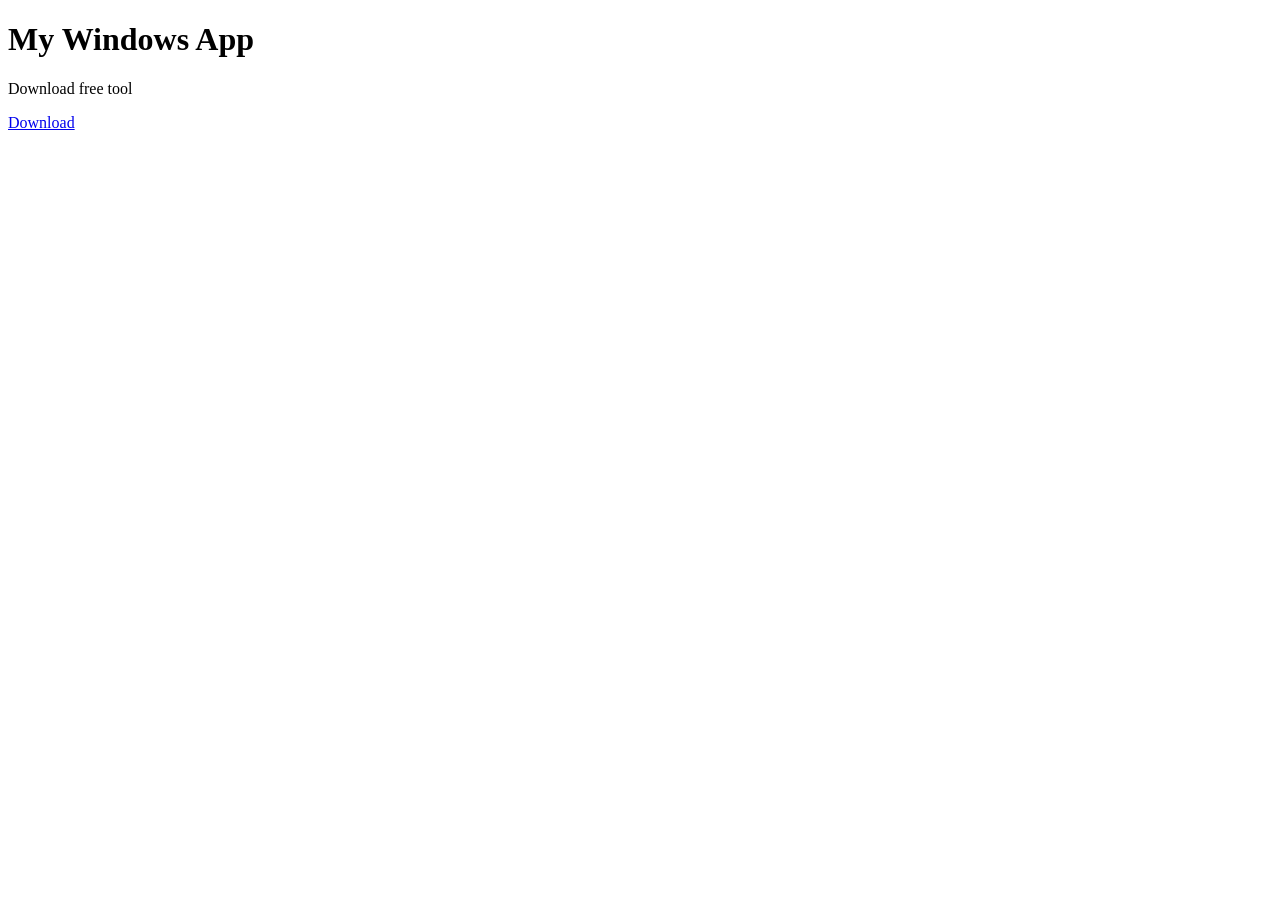
==== index.html @ 4c27798e "index.html" ====
<!DOCTYPE html>
<html>
<head>
  <title>My App</title>
</head>
<body>
  <h1>My Windows App</h1>
  <p>Download free tool</p>

  <a href="https://github.com/user-attachments/files/28760473/bandymui.txt">
    Download
  </a>
</body>
</html>
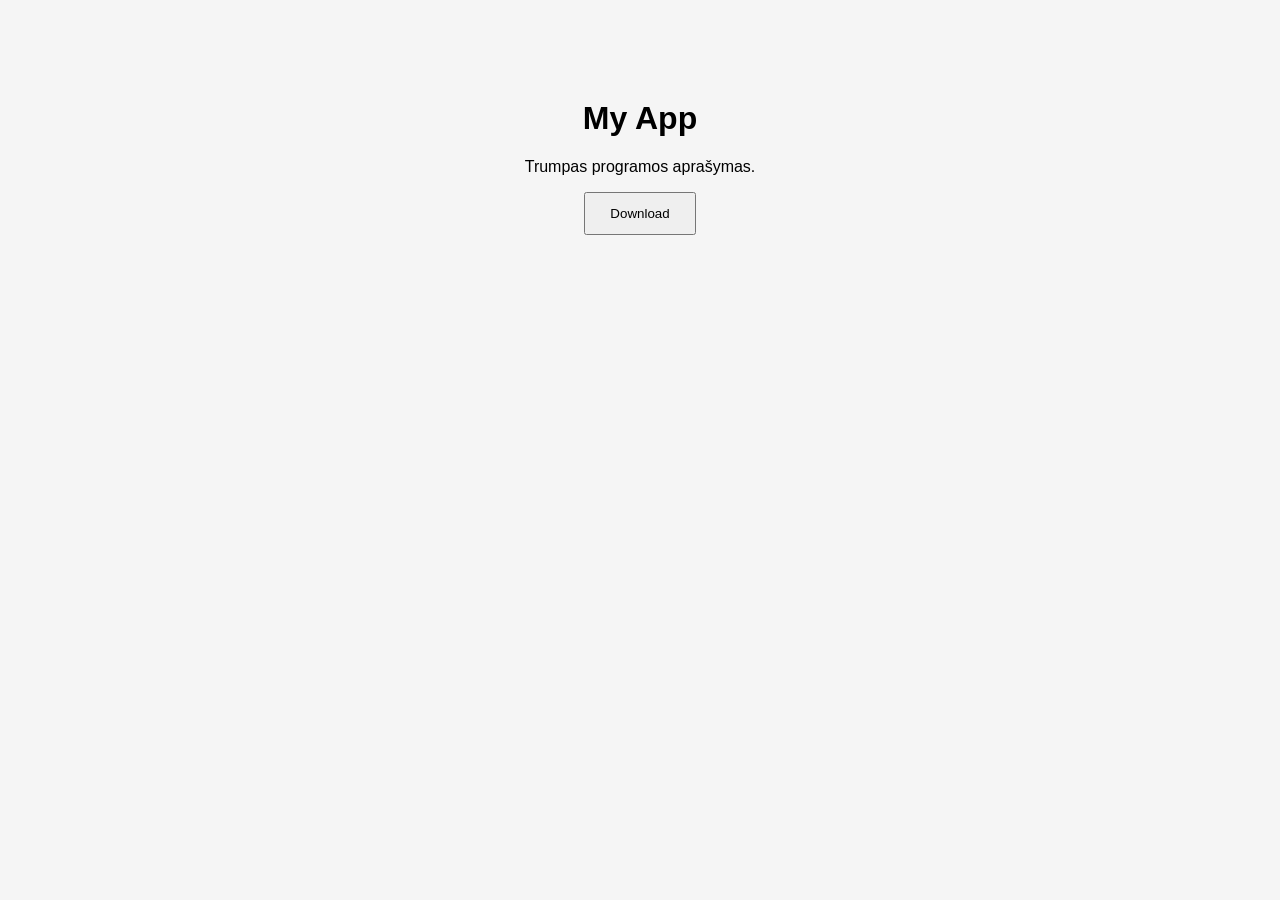
==== commit a6c3c422: "Added email download modal" ====
--- a/index.html
+++ b/index.html
@@ -1,14 +1,52 @@
 <!DOCTYPE html>
-<html>
+<html lang="lt">
 <head>
-  <title>My App</title>
+    <meta charset="UTF-8">
+    <meta name="viewport" content="width=device-width, initial-scale=1.0">
+    <title>My App</title>
+    <link rel="stylesheet" href="style.css">
 </head>
 <body>
-  <h1>My Windows App</h1>
-  <p>Download free tool</p>
 
-  <a href="https://github.com/user-attachments/files/28760473/bandymui.txt">
-    Download
-  </a>
+    <div class="container">
+        <h1>My App</h1>
+
+        <p>
+            Trumpas programos aprašymas.
+        </p>
+
+        <button id="downloadBtn">
+            Download
+        </button>
+    </div>
+
+    <!-- Popup -->
+
+    <div id="modal" class="modal">
+        <div class="modal-content">
+
+            <h2>Enter your email</h2>
+
+            <input
+                type="email"
+                id="email"
+                placeholder="your@email.com"
+            >
+
+            <div class="buttons">
+                <button id="confirmBtn">
+                    Confirm
+                </button>
+
+                <button id="cancelBtn">
+                    Cancel
+                </button>
+            </div>
+
+        </div>
+    </div>
+
+    <script src="script.js"></script>
+
 </body>
 </html>
--- a/style.css
+++ b/style.css
@@ -0,0 +1,47 @@
+body {
+    font-family: Arial, sans-serif;
+    background: #f5f5f5;
+}
+
+.container {
+    max-width: 500px;
+    margin: 100px auto;
+    text-align: center;
+}
+
+button {
+    padding: 12px 24px;
+    cursor: pointer;
+}
+
+.modal {
+    display: none;
+    position: fixed;
+    inset: 0;
+    background: rgba(0,0,0,.5);
+}
+
+.modal-content {
+    background: white;
+    width: 350px;
+    padding: 25px;
+    border-radius: 10px;
+
+    position: absolute;
+    top: 50%;
+    left: 50%;
+    transform: translate(-50%, -50%);
+}
+
+input {
+    width: 100%;
+    padding: 10px;
+    margin: 15px 0;
+    box-sizing: border-box;
+}
+
+.buttons {
+    display: flex;
+    gap: 10px;
+    justify-content: center;
+}
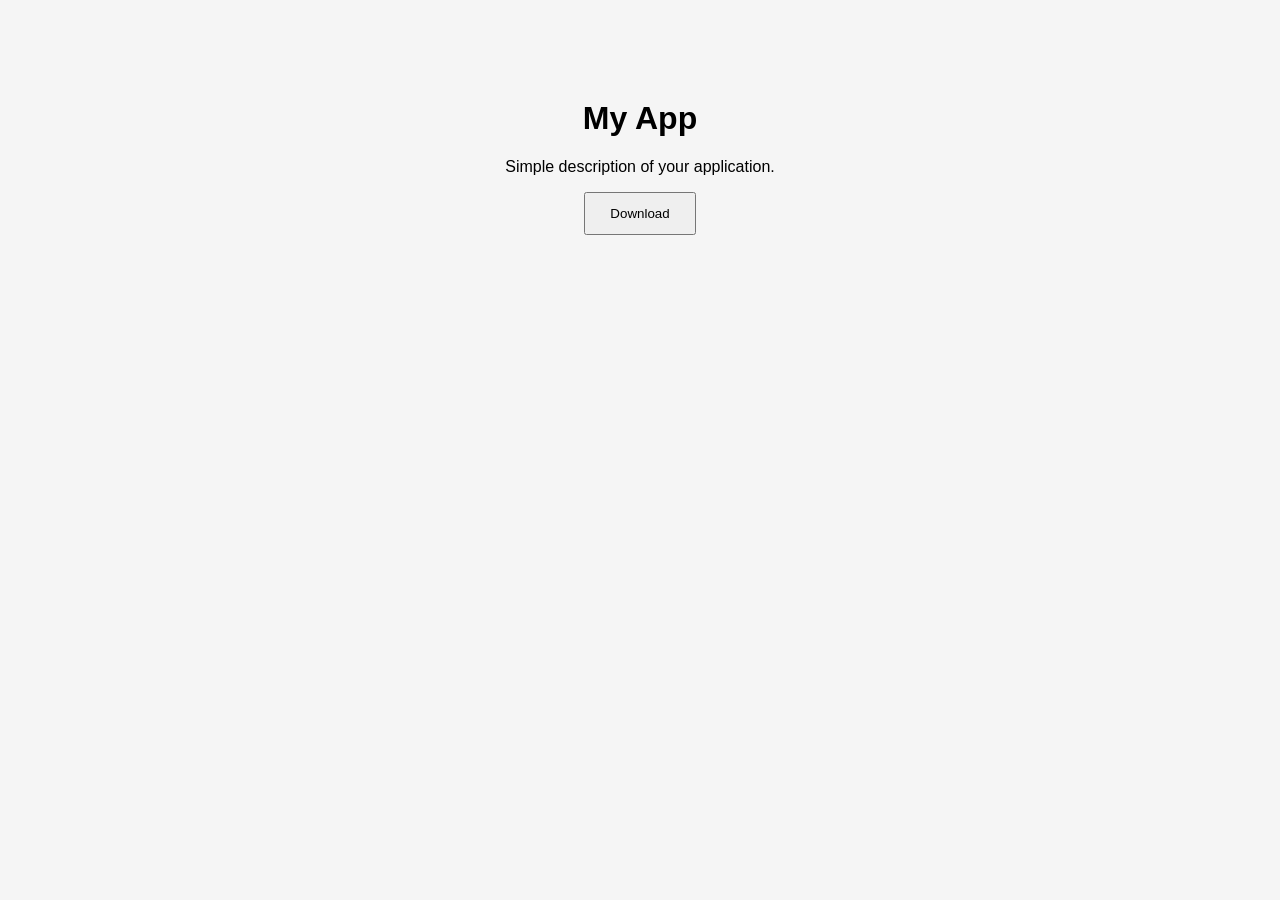
==== commit 614d9902: "worker ir turnstile integracija" ====
--- a/index.html
+++ b/index.html
@@ -1,52 +1,45 @@
 <!DOCTYPE html>
-<html lang="lt">
+<html lang="en">
 <head>
-    <meta charset="UTF-8">
-    <meta name="viewport" content="width=device-width, initial-scale=1.0">
-    <title>My App</title>
-    <link rel="stylesheet" href="style.css">
+  <meta charset="UTF-8" />
+  <title>My App</title>
+  <link rel="stylesheet" href="style.css" />
+
+  <!-- Turnstile -->
+  <script src="https://challenges.cloudflare.com/turnstile/v0/api.js" async defer></script>
 </head>
+
 <body>
 
-    <div class="container">
-        <h1>My App</h1>
+  <div class="container">
+    <h1>My App</h1>
+    <p>Simple description of your application.</p>
 
-        <p>
-            Trumpas programos aprašymas.
-        </p>
+    <button id="downloadBtn">Download</button>
+  </div>
 
-        <button id="downloadBtn">
-            Download
-        </button>
+  <!-- MODAL -->
+  <div id="modal" class="modal">
+    <div class="modal-content">
+
+      <h2>Enter your email</h2>
+
+      <input type="email" id="email" placeholder="you@example.com" />
+
+      <!-- TURNSTILE -->
+      <div class="cf-turnstile"
+           data-sitekey="TAVO_SITE_KEY">
+      </div>
+
+      <div class="buttons">
+        <button id="confirmBtn">Confirm</button>
+        <button id="cancelBtn">Cancel</button>
+      </div>
+
     </div>
+  </div>
 
-    <!-- Popup -->
-
-    <div id="modal" class="modal">
-        <div class="modal-content">
-
-            <h2>Enter your email</h2>
-
-            <input
-                type="email"
-                id="email"
-                placeholder="your@email.com"
-            >
-
-            <div class="buttons">
-                <button id="confirmBtn">
-                    Confirm
-                </button>
-
-                <button id="cancelBtn">
-                    Cancel
-                </button>
-            </div>
-
-        </div>
-    </div>
-
-    <script src="script.js"></script>
+  <script src="script.js"></script>
 
 </body>
 </html>
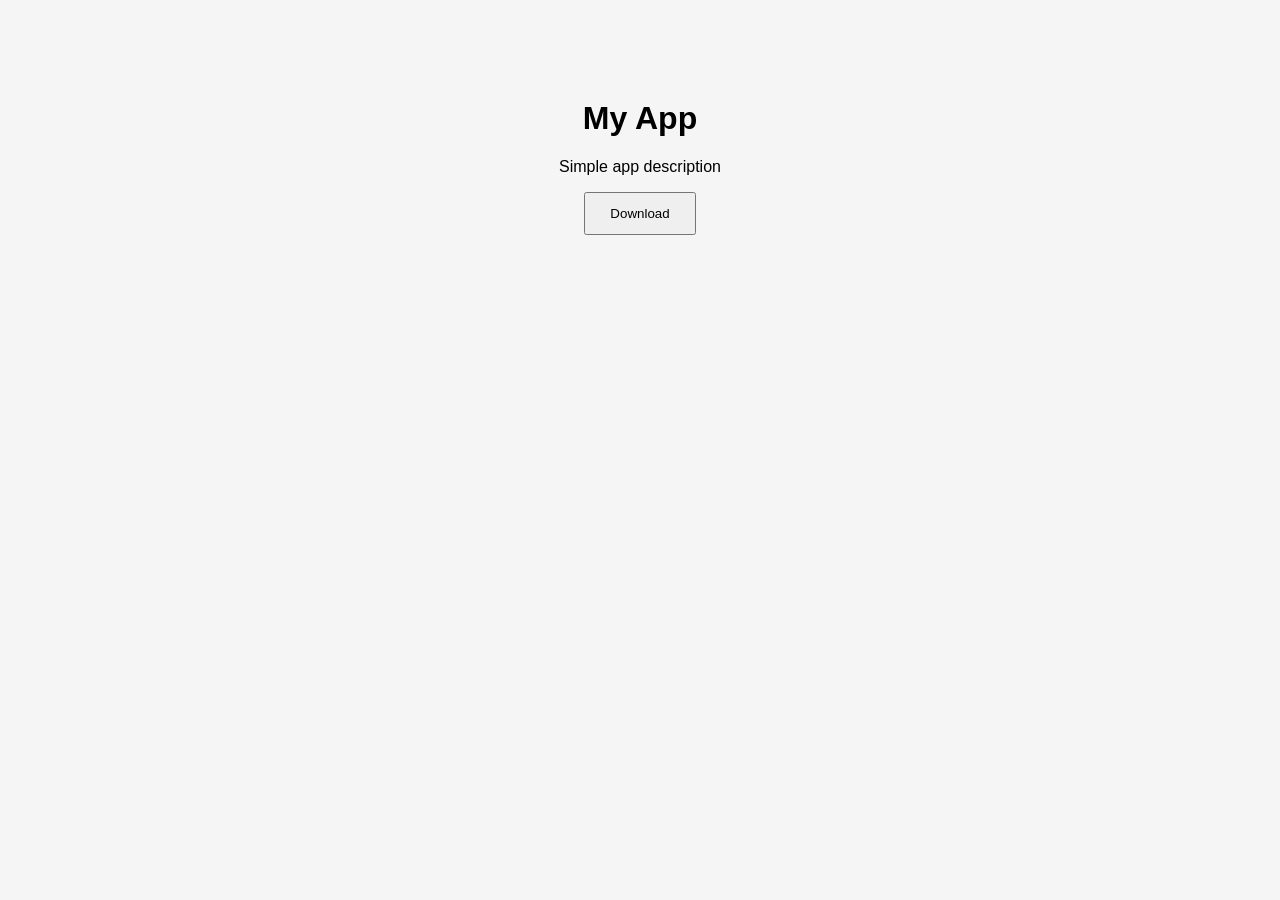
==== commit b161c835: "atnaujinimas del Turnstile" ====
--- a/index.html
+++ b/index.html
@@ -13,13 +13,13 @@
 
   <div class="container">
     <h1>My App</h1>
-    <p>Simple description of your application.</p>
+    <p>Simple app description</p>
 
     <button id="downloadBtn">Download</button>
   </div>
 
   <!-- MODAL -->
-  <div id="modal" class="modal">
+  <div id="modal" class="modal" style="display:none;">
     <div class="modal-content">
 
       <h2>Enter your email</h2>
@@ -28,7 +28,8 @@
 
       <!-- TURNSTILE -->
       <div class="cf-turnstile"
-           data-sitekey="TAVO_SITE_KEY">
+           data-sitekey="0x4AAAAAADiCqoTki0utuD0b"
+           data-callback="onTurnstileSuccess">
       </div>
 
       <div class="buttons">
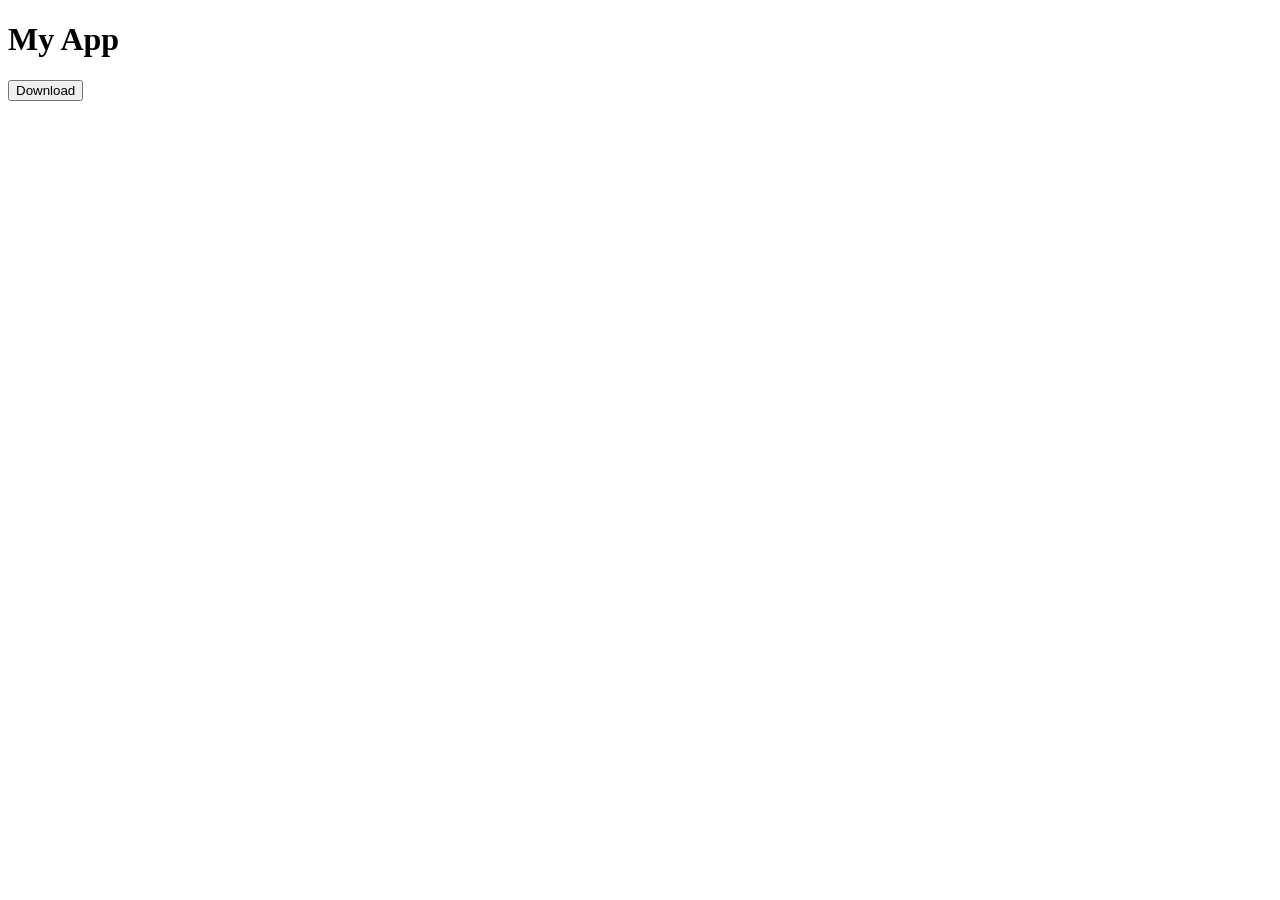
==== commit 337c950e: "Turnstile update" ====
--- a/index.html
+++ b/index.html
@@ -2,45 +2,30 @@
 <html lang="en">
 <head>
   <meta charset="UTF-8" />
-  <title>My App</title>
-  <link rel="stylesheet" href="style.css" />
+  <title>Download</title>
 
-  <!-- Turnstile -->
   <script src="https://challenges.cloudflare.com/turnstile/v0/api.js" async defer></script>
 </head>
 
 <body>
 
-  <div class="container">
-    <h1>My App</h1>
-    <p>Simple app description</p>
+<h1>My App</h1>
 
-    <button id="downloadBtn">Download</button>
+<button id="downloadBtn">Download</button>
+
+<div id="modal" style="display:none;">
+  <input type="email" id="email" placeholder="email" />
+
+  <!-- TURNSTILE (NO JS CALLBACKS) -->
+  <div class="cf-turnstile"
+       data-sitekey="0x4AAAAAADiCqoTki0utuD0b">
   </div>
 
-  <!-- MODAL -->
-  <div id="modal" class="modal" style="display:none;">
-    <div class="modal-content">
+  <button id="confirmBtn">Confirm</button>
+  <button id="cancelBtn">Cancel</button>
+</div>
 
-      <h2>Enter your email</h2>
-
-      <input type="email" id="email" placeholder="you@example.com" />
-
-      <!-- TURNSTILE -->
-      <div class="cf-turnstile"
-           data-sitekey="0x4AAAAAADiCqoTki0utuD0b"
-           data-callback="onTurnstileSuccess">
-      </div>
-
-      <div class="buttons">
-        <button id="confirmBtn">Confirm</button>
-        <button id="cancelBtn">Cancel</button>
-      </div>
-
-    </div>
-  </div>
-
-  <script src="script.js"></script>
+<script src="script.js"></script>
 
 </body>
 </html>
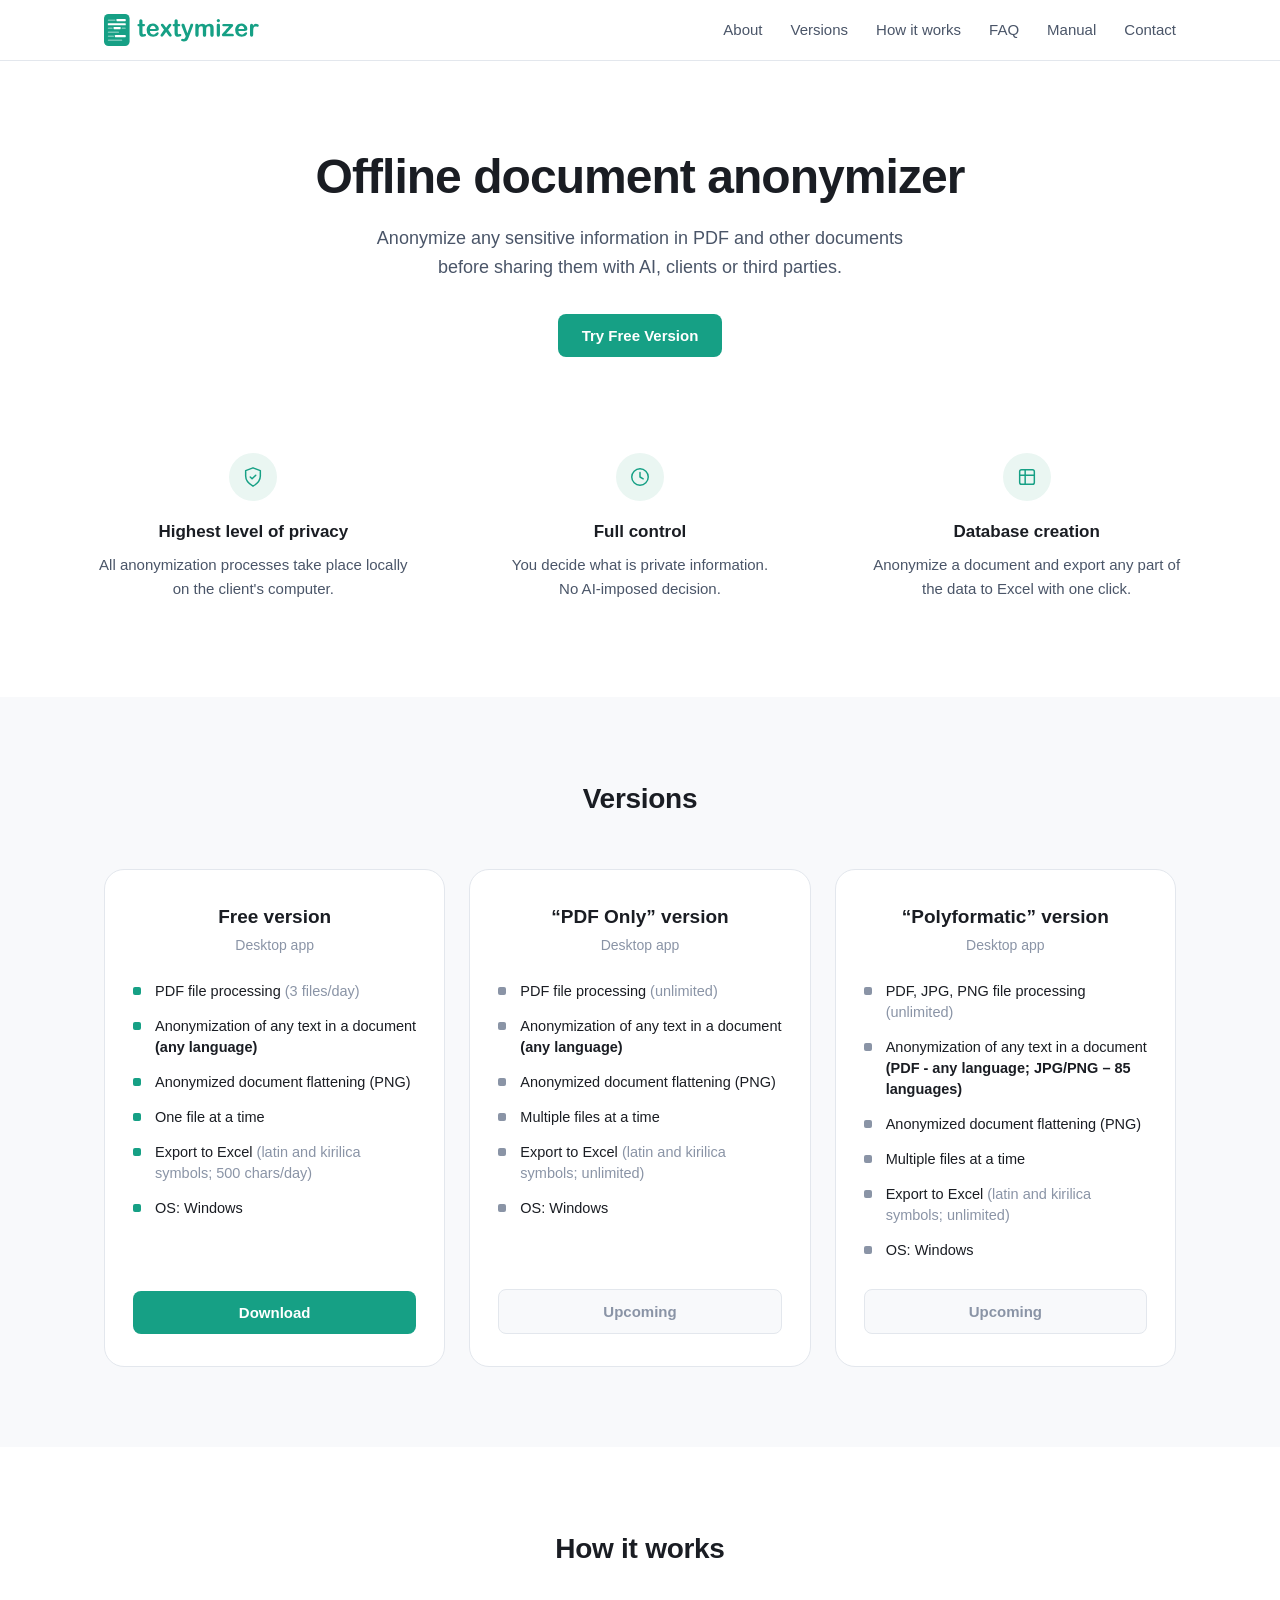
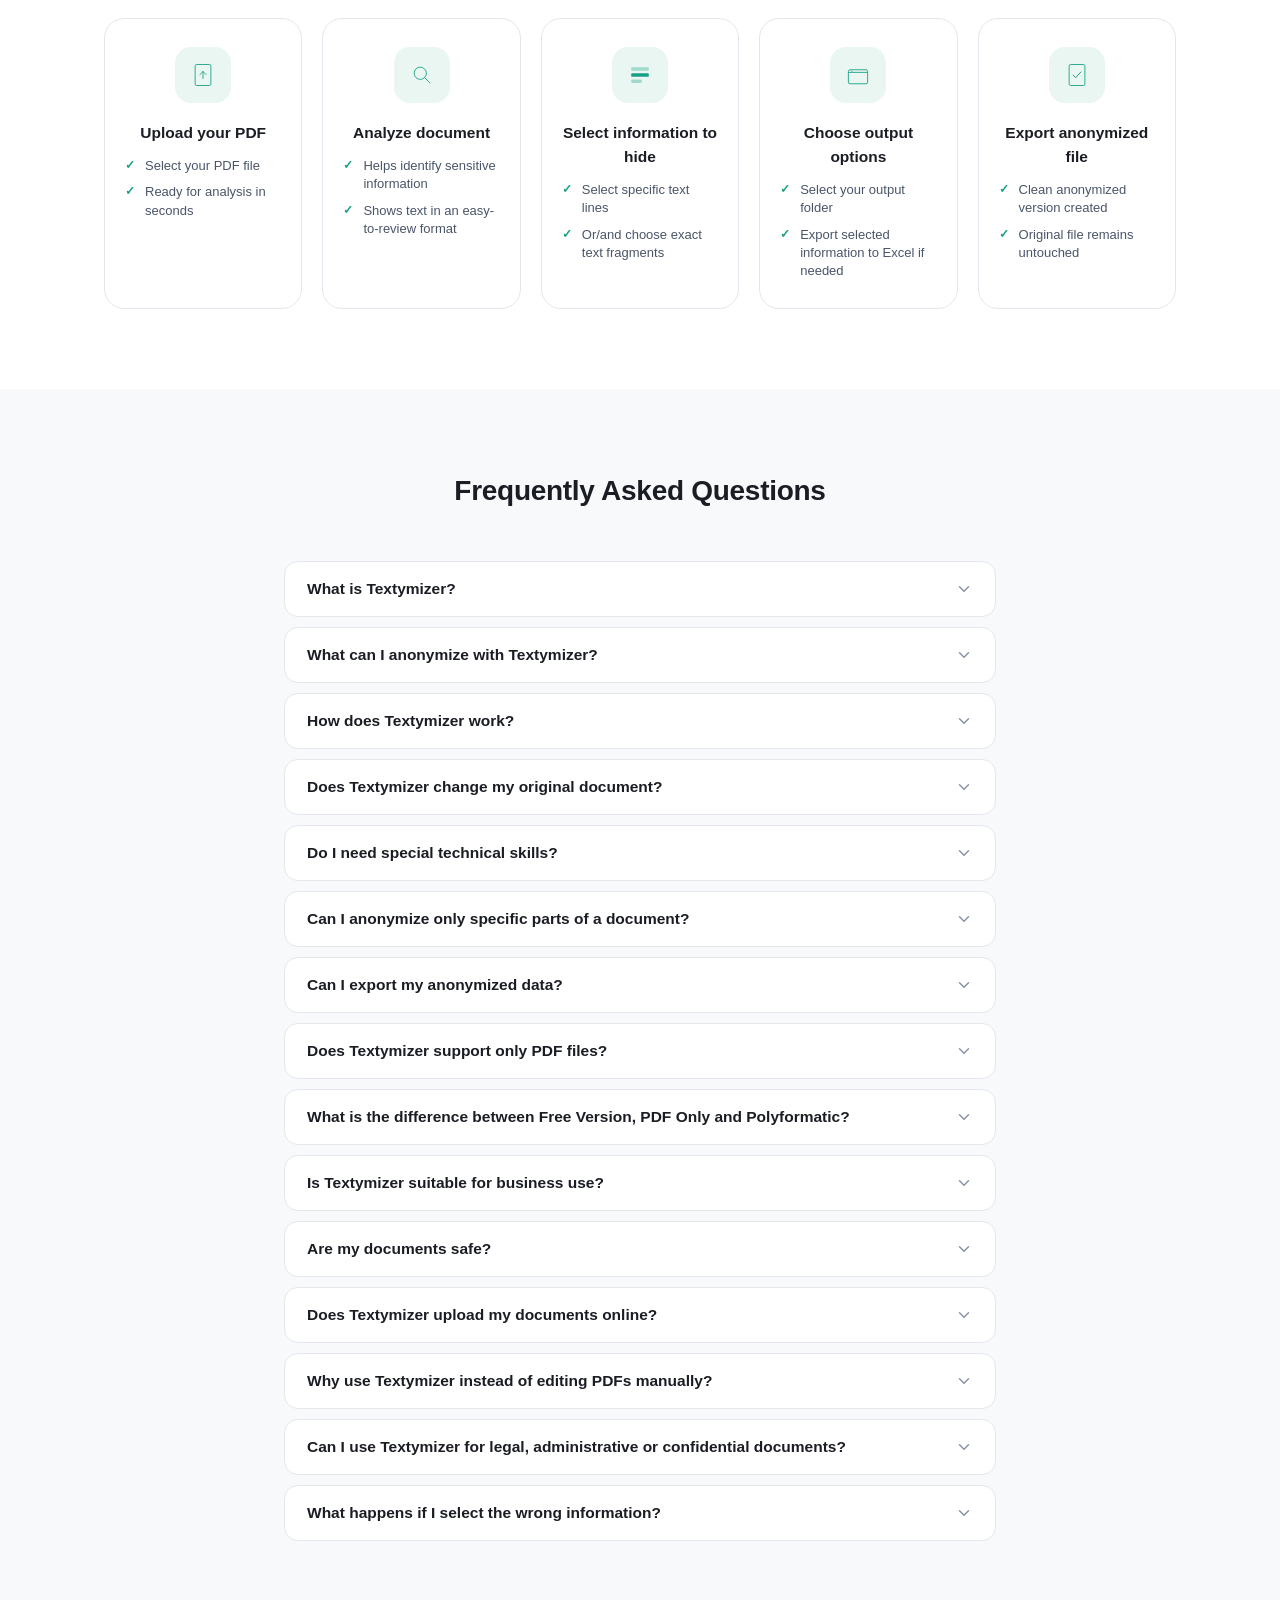
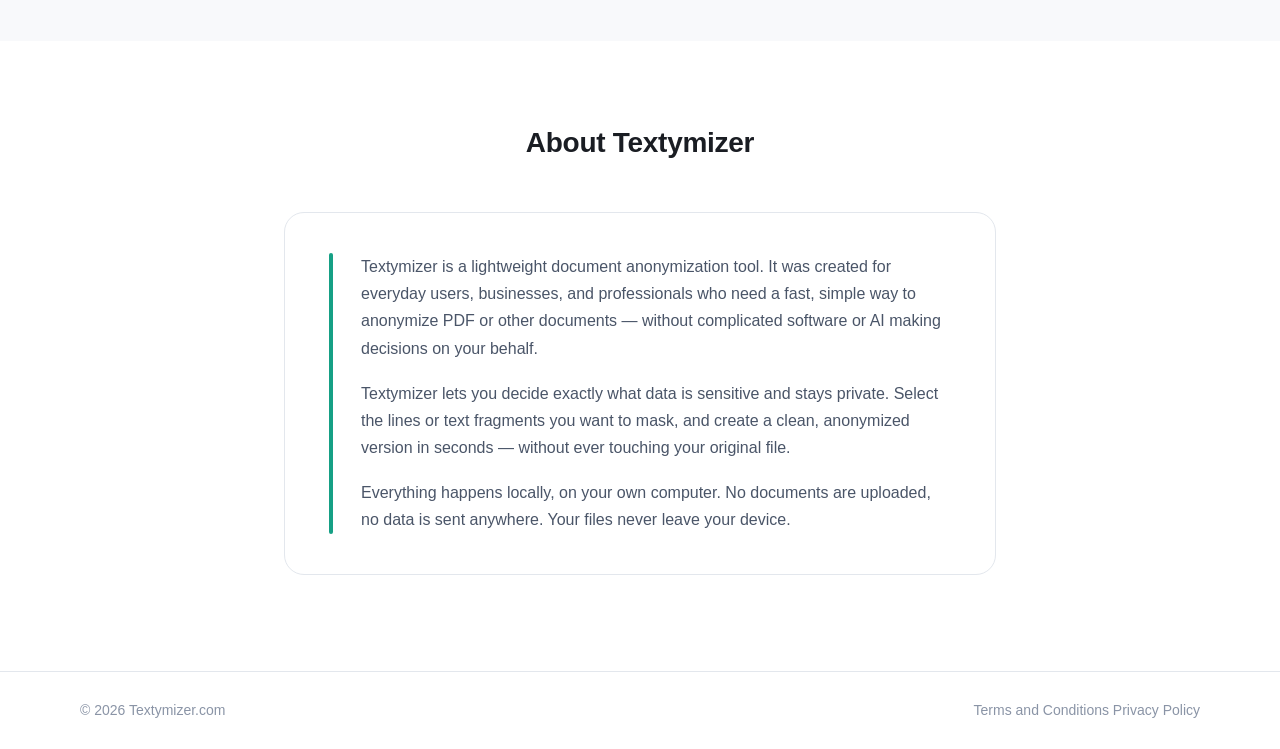
==== commit 49772426: "sukurta llms.txt, sutvarkyta LCP, headings" ====
--- a/index.html
+++ b/index.html
@@ -2,30 +2,711 @@
 <html lang="en">
 <head>
   <meta charset="UTF-8" />
-  <title>Download</title>
-
+  <meta name="viewport" content="width=device-width, initial-scale=1.0" />
+
+  <!-- Primary SEO -->
+  <title>Textymizer — PDF Anonymizer &amp; Document Anonymization Tool</title>
+  <meta name="description" content="Anonymize PDF files and documents before sharing sensitive personal data with AI, lawyers or third parties. Free offline PDF anonymizer — no uploads, full control over sensitive information." />
+  <meta name="keywords" content="PDF anonymizer, document anonymization, anonymize PDF, sensitive information, sensitive data, personal data, redact PDF, mask sensitive data, offline anonymization, data privacy tool, document redaction, PDF redaction" />
+  <link rel="canonical" href="https://textymizer.com/" />
+
+  <!-- Open Graph (Facebook, LinkedIn, WhatsApp) -->
+  <meta property="og:type"        content="website" />
+  <meta property="og:url"         content="https://textymizer.com/" />
+  <meta property="og:title"       content="Textymizer — PDF Anonymizer &amp; Document Anonymization Tool" />
+  <meta property="og:description" content="Anonymize PDF files and documents before sharing sensitive personal data with AI, lawyers or third parties. Free offline PDF anonymizer — no uploads, full control." />
+  <meta property="og:image"       content="https://textymizer.com/og-image.png" />
+  <meta property="og:image:width"  content="1200" />
+  <meta property="og:image:height" content="630" />
+  <meta property="og:site_name"   content="Textymizer" />
+  <meta property="og:locale"      content="en_US" />
+
+  <!-- Twitter / X Card -->
+  <meta name="twitter:card"        content="summary_large_image" />
+  <meta name="twitter:url"         content="https://textymizer.com/" />
+  <meta name="twitter:title"       content="Textymizer — PDF Anonymizer &amp; Document Anonymization Tool" />
+  <meta name="twitter:description" content="Anonymize PDF files and documents before sharing sensitive personal data with AI, lawyers or third parties. Free offline PDF anonymizer — no uploads, full control." />
+  <meta name="twitter:image"       content="https://textymizer.com/og-image.png" />
+
+  <!-- Schema.org Structured Data -->
+  <script type="application/ld+json">
+  {
+    "@context": "https://schema.org",
+    "@type": "SoftwareApplication",
+    "name": "Textymizer",
+    "url": "https://textymizer.com",
+    "description": "Offline PDF anonymizer and document anonymization tool. Mask sensitive information and personal data before sharing documents with AI tools, lawyers, accountants or third parties.",
+    "applicationCategory": "BusinessApplication",
+    "operatingSystem": "Windows",
+    "offers": {
+      "@type": "Offer",
+      "price": "0",
+      "priceCurrency": "USD",
+      "name": "Free version"
+    },
+    "featureList": [
+      "PDF anonymizer — anonymize PDF files offline",
+      "Document anonymization for sensitive information",
+      "Mask personal data and sensitive data before sharing",
+      "No document uploads — all processing done locally",
+      "Export anonymized data to Excel",
+      "Any language support"
+    ]
+  }
+  </script>
+
+  <!-- Schema.org: FAQ -->
+  <script type="application/ld+json">
+  {
+    "@context": "https://schema.org",
+    "@type": "FAQPage",
+    "mainEntity": [
+      {
+        "@type": "Question",
+        "name": "What is Textymizer?",
+        "acceptedAnswer": {
+          "@type": "Answer",
+          "text": "Textymizer is a document anonymization tool that helps you quickly mask sensitive information in PDF files. It allows you to select specific text or document lines and create a protected anonymized version — without ever modifying your original file."
+        }
+      },
+      {
+        "@type": "Question",
+        "name": "What can I anonymize with Textymizer?",
+        "acceptedAnswer": {
+          "@type": "Answer",
+          "text": "You can hide any visible information inside your document, such as names, numbers, text fragments, references or other sensitive data that should not be shared."
+        }
+      },
+      {
+        "@type": "Question",
+        "name": "Does Textymizer upload my documents online?",
+        "acceptedAnswer": {
+          "@type": "Answer",
+          "text": "No. Textymizer is designed as a local offline application where document processing is performed directly on your computer. No documents are uploaded, no data is sent anywhere. Your files never leave your device."
+        }
+      },
+      {
+        "@type": "Question",
+        "name": "Does Textymizer change my original document?",
+        "acceptedAnswer": {
+          "@type": "Answer",
+          "text": "No. Textymizer creates a new anonymized version of your document. Your original PDF file remains completely unchanged."
+        }
+      },
+      {
+        "@type": "Question",
+        "name": "Do I need special technical skills to use Textymizer?",
+        "acceptedAnswer": {
+          "@type": "Answer",
+          "text": "No. Textymizer is designed for everyday users. The interface guides you through the anonymization process step by step."
+        }
+      },
+      {
+        "@type": "Question",
+        "name": "What is the difference between Free Version, PDF Only and Polyformatic?",
+        "acceptedAnswer": {
+          "@type": "Answer",
+          "text": "Free Version is designed for testing and personal use with basic anonymization features (3 PDF files per day). PDF Only is designed for users who regularly work with PDF documents and need unlimited processing and multiple file upload. Polyformatic is designed for users who need PDF, JPG and PNG format support with unlimited processing and multiple file upload."
+        }
+      },
+      {
+        "@type": "Question",
+        "name": "Is Textymizer suitable for business use?",
+        "acceptedAnswer": {
+          "@type": "Answer",
+          "text": "Yes. Textymizer can help businesses, administrators and professionals prepare documents before sharing by removing confidential information."
+        }
+      },
+      {
+        "@type": "Question",
+        "name": "Can I anonymize only specific parts of a document?",
+        "acceptedAnswer": {
+          "@type": "Answer",
+          "text": "Yes. You can choose specific document lines or enter exact text fragments that should be hidden. Both methods can be combined in the same anonymization run."
+        }
+      },
+      {
+        "@type": "Question",
+        "name": "Can I export anonymized data to Excel?",
+        "acceptedAnswer": {
+          "@type": "Answer",
+          "text": "Yes. Textymizer can export selected information into an Excel file. The Free Version allows up to 500 characters per day; paid versions have unlimited export."
+        }
+      },
+      {
+        "@type": "Question",
+        "name": "Are my documents safe with Textymizer?",
+        "acceptedAnswer": {
+          "@type": "Answer",
+          "text": "Yes. Textymizer processes all documents locally on your computer. No document content is uploaded or transmitted anywhere. Your files never leave your device."
+        }
+      }
+    ]
+  }
+  </script>
+
+  <!-- Schema.org: HowTo -->
+  <script type="application/ld+json">
+  {
+    "@context": "https://schema.org",
+    "@type": "HowTo",
+    "name": "How to anonymize a PDF document with Textymizer",
+    "description": "Step-by-step guide to anonymizing sensitive information in PDF documents using Textymizer offline document anonymizer.",
+    "tool": {
+      "@type": "HowToTool",
+      "name": "Textymizer Free Version"
+    },
+    "step": [
+      {
+        "@type": "HowToStep",
+        "position": 1,
+        "name": "Upload your PDF",
+        "text": "Select your PDF file and load it into Textymizer. The file is ready for analysis in seconds."
+      },
+      {
+        "@type": "HowToStep",
+        "position": 2,
+        "name": "Analyze document",
+        "text": "Click Analyze. Textymizer reads the text layer of your PDF and lists every line, helping you identify sensitive information."
+      },
+      {
+        "@type": "HowToStep",
+        "position": 3,
+        "name": "Select information to hide",
+        "text": "Choose what to anonymize by selecting specific text lines by number, or by typing exact text fragments you want to mask."
+      },
+      {
+        "@type": "HowToStep",
+        "position": 4,
+        "name": "Choose output options",
+        "text": "Select your output folder and choose whether to export the anonymized PDF, export data to Excel, or both."
+      },
+      {
+        "@type": "HowToStep",
+        "position": 5,
+        "name": "Export anonymized file",
+        "text": "Click Anonymize and save. A clean anonymized version is created in your chosen folder. Your original file remains completely untouched."
+      }
+    ]
+  }
+  </script>
+
+  <link rel="icon" href="favicon.svg" type="image/svg+xml" />
+  <link rel="stylesheet" href="style.css" />
+  <link rel="stylesheet" href="legal.css" media="print" onload="this.media='all'" />
+  <noscript><link rel="stylesheet" href="legal.css" /></noscript>
   <script src="https://challenges.cloudflare.com/turnstile/v0/api.js" async defer></script>
 </head>
-
 <body>
 
-<h1>My App</h1>
-
-<button id="downloadBtn">Download</button>
-
-<div id="modal" style="display:none;">
-  <input type="email" id="email" placeholder="email" />
-
-  <!-- TURNSTILE (NO JS CALLBACKS) -->
-  <div class="cf-turnstile"
-       data-sitekey="0x4AAAAAADiCqoTki0utuD0b">
+  <!-- ───────────────────────── HEADER ───────────────────────── -->
+  <header class="site-header">
+    <div class="header-inner">
+      <a href="#top" class="logo" aria-label="textymizer home">
+        <svg class="logo-mark" viewBox="0 0 154.88 32.00" xmlns="http://www.w3.org/2000/svg" role="img" aria-label="textymizer">
+  <g transform="translate(0,0) scale(0.16000)">
+    <rect x="0" y="0" width="160" height="200" rx="28" fill="#16A085"/>
+    <rect x="24" y="34" width="48" height="9" rx="3" fill="#FFFFFF" opacity="0.4"/>
+    <rect x="78" y="32" width="58" height="13" rx="3" fill="#FFFFFF"/>
+    <rect x="24" y="58" width="112" height="13" rx="3" fill="#FFFFFF"/>
+    <rect x="24" y="84" width="30" height="9" rx="3" fill="#FFFFFF" opacity="0.4"/>
+    <rect x="60" y="82" width="44" height="13" rx="3" fill="#FFFFFF"/>
+    <rect x="110" y="84" width="26" height="9" rx="3" fill="#FFFFFF" opacity="0.4"/>
+    <rect x="24" y="109" width="70" height="9" rx="3" fill="#FFFFFF" opacity="0.4"/>
+    <rect x="24" y="134" width="38" height="9" rx="3" fill="#FFFFFF" opacity="0.4"/>
+    <rect x="68" y="132" width="68" height="13" rx="3" fill="#FFFFFF"/>
+    <rect x="24" y="159" width="90" height="9" rx="3" fill="#FFFFFF" opacity="0.4"/>
+  </g>
+  <g transform="translate(33.100,22.357) scale(0.0117188,-0.0117188)" fill="#16A085">
+<path d="M156 1061H186V1225Q186 1291 189.5 1328.5Q193 1366 209 1393Q225 1421 255.0 1438.5Q285 1456 322 1456Q374 1456 416 1417Q444 1391 451.5 1353.5Q459 1316 459 1247V1061H559Q617 1061 647.5 1033.5Q678 1006 678 963Q678 908 634.5 886.0Q591 864 510 864H459V362Q459 298 463.5 263.5Q468 229 487.5 207.5Q507 186 551 186Q575 186 616.0 194.5Q657 203 680 203Q713 203 739.5 176.5Q766 150 766 111Q766 45 694.0 10.0Q622 -25 487 -25Q359 -25 293.0 18.0Q227 61 206.5 137.0Q186 213 186 340V864H150Q91 864 60.0 892.0Q29 920 29 963Q29 1006 61.5 1033.5Q94 1061 156 1061Z" transform="translate(0,0)"/>
+<path d="M903 463H369Q370 370 406.5 299.0Q443 228 503.5 192.0Q564 156 637 156Q686 156 726.5 167.5Q767 179 805.0 203.5Q843 228 875.0 256.0Q907 284 958 332Q979 350 1018 350Q1060 350 1086.0 327.0Q1112 304 1112 262Q1112 225 1083.0 175.5Q1054 126 995.5 80.5Q937 35 848.5 5.0Q760 -25 645 -25Q382 -25 236.0 125.0Q90 275 90 532Q90 653 126.0 756.5Q162 860 231.0 934.0Q300 1008 401.0 1047.5Q502 1087 625 1087Q785 1087 899.5 1019.5Q1014 952 1071.0 845.0Q1128 738 1128 627Q1128 524 1069.0 493.5Q1010 463 903 463ZM369 618H864Q854 758 788.5 827.5Q723 897 616 897Q514 897 448.5 826.5Q383 756 369 618Z" transform="translate(725,0)"/>
+<path d="M733 88 535 379 332 88Q288 27 257.5 1.0Q227 -25 180 -25Q128 -25 91.5 7.5Q55 40 55 82Q55 125 111 205L358 559L139 854Q82 927 82 981Q82 1023 116.0 1054.0Q150 1085 205 1085Q253 1085 284.5 1058.0Q316 1031 358 973L535 731L707 973Q750 1033 781.5 1059.0Q813 1085 860 1085Q914 1085 949.5 1054.5Q985 1024 985 981Q985 950 970.5 921.5Q956 893 926 854L707 559L954 205Q1012 122 1012 80Q1012 37 976.0 6.0Q940 -25 887 -25Q840 -25 807.5 2.0Q775 29 733 88Z" transform="translate(1942,0)"/>
+<path d="M156 1061H186V1225Q186 1291 189.5 1328.5Q193 1366 209 1393Q225 1421 255.0 1438.5Q285 1456 322 1456Q374 1456 416 1417Q444 1391 451.5 1353.5Q459 1316 459 1247V1061H559Q617 1061 647.5 1033.5Q678 1006 678 963Q678 908 634.5 886.0Q591 864 510 864H459V362Q459 298 463.5 263.5Q468 229 487.5 207.5Q507 186 551 186Q575 186 616.0 194.5Q657 203 680 203Q713 203 739.5 176.5Q766 150 766 111Q766 45 694.0 10.0Q622 -25 487 -25Q359 -25 293.0 18.0Q227 61 206.5 137.0Q186 213 186 340V864H150Q91 864 60.0 892.0Q29 920 29 963Q29 1006 61.5 1033.5Q94 1061 156 1061Z" transform="translate(3009,0)"/>
+<path d="M393 -59 418 2 82 848Q51 921 51 954Q51 989 69.0 1019.0Q87 1049 118.5 1067.0Q150 1085 184 1085Q243 1085 273.0 1047.5Q303 1010 326 940L557 268L776 893Q802 969 823.0 1012.0Q844 1055 867.5 1070.0Q891 1085 934 1085Q965 1085 993.5 1068.5Q1022 1052 1037.5 1024.0Q1053 996 1053 965Q1049 946 1040.0 911.0Q1031 876 1018 840L662 -92Q616 -215 572.0 -285.0Q528 -355 455.5 -392.5Q383 -430 260 -430Q140 -430 80.0 -404.0Q20 -378 20 -309Q20 -262 48.5 -236.5Q77 -211 133 -211Q155 -211 176 -217Q202 -223 221 -223Q268 -223 295.0 -209.0Q322 -195 343.5 -160.5Q365 -126 393 -59Z" transform="translate(3734,0)"/>
+<path d="M1049 510V147Q1049 61 1010.0 18.0Q971 -25 907 -25Q845 -25 806.5 18.0Q768 61 768 147V582Q768 685 761.0 742.0Q754 799 723.0 835.5Q692 872 625 872Q491 872 448.5 780.0Q406 688 406 516V147Q406 62 367.5 18.5Q329 -25 266 -25Q204 -25 164.5 18.5Q125 62 125 147V928Q125 1005 160.5 1045.0Q196 1085 254 1085Q310 1085 347.5 1047.5Q385 1010 385 944V918Q456 1003 537.0 1043.0Q618 1083 717 1083Q820 1083 894.0 1042.0Q968 1001 1016 918Q1085 1002 1164.0 1042.5Q1243 1083 1339 1083Q1451 1083 1532.0 1039.0Q1613 995 1653 913Q1688 839 1688 680V147Q1688 61 1649.0 18.0Q1610 -25 1546 -25Q1484 -25 1444.5 18.5Q1405 62 1405 147V606Q1405 694 1397.5 747.0Q1390 800 1357.0 836.0Q1324 872 1257 872Q1203 872 1154.5 840.0Q1106 808 1079 754Q1049 685 1049 510Z" transform="translate(4844,0)"/>
+<path d="M414 930V141Q414 59 375.0 17.0Q336 -25 276 -25Q216 -25 178.5 18.0Q141 61 141 141V922Q141 1003 178.5 1044.0Q216 1085 276 1085Q336 1085 375.0 1044.0Q414 1003 414 930ZM279 1212Q222 1212 181.5 1247.0Q141 1282 141 1346Q141 1404 182.5 1441.5Q224 1479 279 1479Q332 1479 373.0 1445.0Q414 1411 414 1346Q414 1283 374.0 1247.5Q334 1212 279 1212Z" transform="translate(6656,0)"/>
+<path d="M883 772 383 213H918Q983 213 1016.0 182.5Q1049 152 1049 104Q1049 58 1016.5 29.0Q984 0 918 0H178Q100 0 61.5 34.0Q23 68 23 127Q23 162 50.0 197.5Q77 233 162 328Q252 428 325.5 509.0Q399 590 462.0 660.5Q525 731 566.5 780.0Q608 829 633 864H227Q143 864 100.0 879.0Q57 894 57 958Q57 1005 89.5 1033.0Q122 1061 182 1061H809Q896 1061 942.5 1035.5Q989 1010 989 944Q989 922 980.0 898.5Q971 875 960.0 860.0Q949 845 930.0 823.5Q911 802 883 772Z" transform="translate(7211,0)"/>
+<path d="M903 463H369Q370 370 406.5 299.0Q443 228 503.5 192.0Q564 156 637 156Q686 156 726.5 167.5Q767 179 805.0 203.5Q843 228 875.0 256.0Q907 284 958 332Q979 350 1018 350Q1060 350 1086.0 327.0Q1112 304 1112 262Q1112 225 1083.0 175.5Q1054 126 995.5 80.5Q937 35 848.5 5.0Q760 -25 645 -25Q382 -25 236.0 125.0Q90 275 90 532Q90 653 126.0 756.5Q162 860 231.0 934.0Q300 1008 401.0 1047.5Q502 1087 625 1087Q785 1087 899.5 1019.5Q1014 952 1071.0 845.0Q1128 738 1128 627Q1128 524 1069.0 493.5Q1010 463 903 463ZM369 618H864Q854 758 788.5 827.5Q723 897 616 897Q514 897 448.5 826.5Q383 756 369 618Z" transform="translate(8278,0)"/>
+<path d="M412 369V141Q412 58 373.0 16.5Q334 -25 274 -25Q215 -25 177.0 17.0Q139 59 139 141V901Q139 1085 272 1085Q340 1085 370.0 1042.0Q400 999 403 915Q452 999 503.5 1042.0Q555 1085 641 1085Q727 1085 808.0 1042.0Q889 999 889 928Q889 878 854.5 845.5Q820 813 780 813Q765 813 707.5 831.5Q650 850 606 850Q546 850 508.0 818.5Q470 787 449.0 725.0Q428 663 420.0 577.5Q412 492 412 369Z" transform="translate(9495,0)"/>
+  </g>
+</svg>
+      </a>
+
+      <nav class="main-nav" aria-label="Primary">
+        <a href="#about">About</a>
+        <a href="#versions">Versions</a>
+        <a href="#how-it-works">How it works</a>
+        <a href="#faq">FAQ</a>
+        <a href="Textymizer_Manual.pdf" target="_blank" rel="noopener">Manual</a>
+        <a href="#" id="contactNavBtn">Contact</a>
+      </nav>
+
+      <button class="nav-toggle" id="navToggle" aria-label="Toggle menu" aria-expanded="false">
+        <span></span><span></span><span></span>
+      </button>
+    </div>
+  </header>
+
+  <main id="top">
+
+    <!-- ───────────────────────── HERO ───────────────────────── -->
+    <section class="hero">
+      <div class="hero-inner">
+        <h1>Offline document anonymizer</h1>
+        <p class="hero-subtitle">
+          Anonymize any sensitive information in PDF and other documents<br />
+          before sharing them with AI, clients or third parties.
+        </p>
+        <button class="btn btn-primary btn-hero" id="heroDownloadBtn">Try Free Version</button>
+      </div>
+    </section>
+
+    <!-- ───────────────────────── FEATURES ───────────────────────── -->
+    <section class="features">
+      <div class="features-inner">
+        <div class="feature">
+          <div class="feature-icon" aria-hidden="true">
+            <svg viewBox="0 0 24 24" fill="none" xmlns="http://www.w3.org/2000/svg">
+              <path d="M12 2L4 5v6c0 5 3.5 8.5 8 11 4.5-2.5 8-6 8-11V5l-8-3z" stroke="#16A085" stroke-width="1.6" stroke-linejoin="round"/>
+              <path d="M9 12l2 2 4-4" stroke="#16A085" stroke-width="1.6" stroke-linecap="round" stroke-linejoin="round"/>
+            </svg>
+          </div>
+          <h2>Highest level of privacy</h2>
+          <p>All anonymization processes take place locally on the client's computer.</p>
+        </div>
+        <div class="feature">
+          <div class="feature-icon" aria-hidden="true">
+            <svg viewBox="0 0 24 24" fill="none" xmlns="http://www.w3.org/2000/svg">
+              <circle cx="12" cy="12" r="9" stroke="#16A085" stroke-width="1.6"/>
+              <path d="M12 7v5l3.5 2" stroke="#16A085" stroke-width="1.6" stroke-linecap="round" stroke-linejoin="round"/>
+            </svg>
+          </div>
+          <h2>Full control</h2>
+          <p>You decide what is private information.<br />No AI-imposed decision.</p>
+        </div>
+        <div class="feature">
+          <div class="feature-icon" aria-hidden="true">
+            <svg viewBox="0 0 24 24" fill="none" xmlns="http://www.w3.org/2000/svg">
+              <rect x="4" y="4" width="16" height="16" rx="2" stroke="#16A085" stroke-width="1.6"/>
+              <path d="M4 10h16M10 4v16" stroke="#16A085" stroke-width="1.6"/>
+            </svg>
+          </div>
+          <h2>Database creation</h2>
+          <p>Anonymize a document and export any part of the data to Excel with one click.</p>
+        </div>
+      </div>
+    </section>
+
+    <!-- ───────────────────────── VERSIONS / PRICING ───────────────────────── -->
+    <section class="versions" id="versions">
+      <div class="section-inner">
+        <h2 class="section-title">Versions</h2>
+
+        <div class="version-grid">
+
+          <!-- FREE -->
+          <div class="version-card">
+            <div class="version-card-head">
+              <h3>Free version</h3>
+              <p class="version-sub">Desktop app</p>
+            </div>
+            <ul class="version-features">
+              <li>PDF file processing <span class="muted">(3 files/day)</span></li>
+              <li>Anonymization of any text in a document <strong>(any language)</strong></li>
+              <li>Anonymized document flattening (PNG)</li>
+              <li>One file at a time</li>
+              <li>Export to Excel <span class="muted">(latin and kirilica symbols; 500 chars/day)</span></li>
+              <li>OS: Windows</li>
+            </ul>
+            <button class="btn btn-primary version-cta" id="downloadBtn">Download</button>
+          </div>
+
+          <!-- PDF ONLY -->
+          <div class="version-card version-card-upcoming">
+            <div class="version-card-head">
+              <h3>&ldquo;PDF Only&rdquo; version</h3>
+              <p class="version-sub">Desktop app</p>
+            </div>
+            <ul class="version-features">
+              <li>PDF file processing <span class="muted">(unlimited)</span></li>
+              <li>Anonymization of any text in a document <strong>(any language)</strong></li>
+              <li>Anonymized document flattening (PNG)</li>
+              <li>Multiple files at a time</li>
+              <li>Export to Excel <span class="muted">(latin and kirilica symbols; unlimited)</span></li>
+              <li>OS: Windows</li>
+            </ul>
+            <button class="btn btn-upcoming version-cta" disabled>Upcoming</button>
+          </div>
+
+          <!-- POLYFORMATIC -->
+          <div class="version-card version-card-upcoming">
+            <div class="version-card-head">
+              <h3>&ldquo;Polyformatic&rdquo; version</h3>
+              <p class="version-sub">Desktop app</p>
+            </div>
+            <ul class="version-features">
+              <li>PDF, JPG, PNG file processing <span class="muted">(unlimited)</span></li>
+              <li>Anonymization of any text in a document <strong>(PDF - any language; JPG/PNG – 85 languages)</strong></li>
+              <li>Anonymized document flattening (PNG)</li>
+              <li>Multiple files at a time</li>
+              <li>Export to Excel <span class="muted">(latin and kirilica symbols; unlimited)</span></li>
+              <li>OS: Windows</li>
+            </ul>
+            <button class="btn btn-upcoming version-cta" disabled>Upcoming</button>
+          </div>
+
+        </div>
+      </div>
+    </section>
+
+    <!-- ───────────────────────── HOW IT WORKS ───────────────────────── -->
+    <section class="how-it-works" id="how-it-works">
+      <div class="section-inner">
+        <h2 class="section-title">How it works</h2>
+
+        <div class="steps-grid">
+          <div class="step-card">
+            <div class="step-placeholder" aria-hidden="true">
+              <svg viewBox="0 0 64 64" fill="none" xmlns="http://www.w3.org/2000/svg">
+                <rect x="14" y="8" width="36" height="48" rx="4" stroke="#16A085" stroke-width="2"/>
+                <path d="M32 24v16M25 31l7-7 7 7" stroke="#16A085" stroke-width="2" stroke-linecap="round" stroke-linejoin="round"/>
+              </svg>
+            </div>
+            <h3>Upload your PDF</h3>
+            <ul class="check-list">
+              <li>Select your PDF file</li>
+              <li>Ready for analysis in seconds</li>
+            </ul>
+          </div>
+
+          <div class="step-card">
+            <div class="step-placeholder" aria-hidden="true">
+              <svg viewBox="0 0 64 64" fill="none" xmlns="http://www.w3.org/2000/svg">
+                <circle cx="28" cy="28" r="14" stroke="#16A085" stroke-width="2"/>
+                <path d="M38 38l12 12" stroke="#16A085" stroke-width="2" stroke-linecap="round"/>
+              </svg>
+            </div>
+            <h3>Analyze document</h3>
+            <ul class="check-list">
+              <li>Helps identify sensitive information</li>
+              <li>Shows text in an easy-to-review format</li>
+            </ul>
+          </div>
+
+          <div class="step-card">
+            <div class="step-placeholder" aria-hidden="true">
+              <svg viewBox="0 0 64 64" fill="none" xmlns="http://www.w3.org/2000/svg">
+                <rect x="12" y="14" width="40" height="8" rx="2" fill="#16A085" opacity="0.35"/>
+                <rect x="12" y="28" width="40" height="8" rx="2" fill="#16A085"/>
+                <rect x="12" y="42" width="24" height="8" rx="2" fill="#16A085" opacity="0.35"/>
+              </svg>
+            </div>
+            <h3>Select information to hide</h3>
+            <ul class="check-list">
+              <li>Select specific text lines</li>
+              <li>Or/and choose exact text fragments</li>
+            </ul>
+          </div>
+
+          <div class="step-card">
+            <div class="step-placeholder" aria-hidden="true">
+              <svg viewBox="0 0 64 64" fill="none" xmlns="http://www.w3.org/2000/svg">
+                <rect x="10" y="20" width="44" height="32" rx="4" stroke="#16A085" stroke-width="2"/>
+                <path d="M10 26h44" stroke="#16A085" stroke-width="2"/>
+                <circle cx="18" cy="23" r="1.4" fill="#16A085"/>
+              </svg>
+            </div>
+            <h3>Choose output options</h3>
+            <ul class="check-list">
+              <li>Select your output folder</li>
+              <li>Export selected information to Excel if needed</li>
+            </ul>
+          </div>
+
+          <div class="step-card">
+            <div class="step-placeholder" aria-hidden="true">
+              <svg viewBox="0 0 64 64" fill="none" xmlns="http://www.w3.org/2000/svg">
+                <rect x="14" y="8" width="36" height="48" rx="4" stroke="#16A085" stroke-width="2"/>
+                <path d="M23 32l6 6 12-13" stroke="#16A085" stroke-width="2.2" stroke-linecap="round" stroke-linejoin="round"/>
+              </svg>
+            </div>
+            <h3>Export anonymized file</h3>
+            <ul class="check-list">
+              <li>Clean anonymized version created</li>
+              <li>Original file remains untouched</li>
+            </ul>
+          </div>
+        </div>
+      </div>
+    </section>
+
+    <!-- ───────────────────────── FAQ ───────────────────────── -->
+    <section class="faq" id="faq">
+      <div class="section-inner section-inner-narrow">
+        <h2 class="section-title">Frequently Asked Questions</h2>
+
+        <div class="accordion" id="faqAccordion">
+
+          <div class="accordion-item">
+            <button class="accordion-trigger" aria-expanded="false">
+              <span>What is Textymizer?</span>
+              <svg class="chevron" viewBox="0 0 24 24" fill="none" aria-hidden="true"><path d="M6 9l6 6 6-6" stroke="currentColor" stroke-width="2" stroke-linecap="round" stroke-linejoin="round"/></svg>
+            </button>
+            <div class="accordion-panel">
+              <p>Textymizer is a document anonymization tool that helps you quickly mask sensitive information. It allows you to select specific text or document lines and create a protected anonymized version.</p>
+            </div>
+          </div>
+
+          <div class="accordion-item">
+            <button class="accordion-trigger" aria-expanded="false">
+              <span>What can I anonymize with Textymizer?</span>
+              <svg class="chevron" viewBox="0 0 24 24" fill="none" aria-hidden="true"><path d="M6 9l6 6 6-6" stroke="currentColor" stroke-width="2" stroke-linecap="round" stroke-linejoin="round"/></svg>
+            </button>
+            <div class="accordion-panel">
+              <p>You can hide any visible information inside your document, such as names, numbers, text fragments, references or other sensitive data that should not be shared.</p>
+            </div>
+          </div>
+
+          <div class="accordion-item">
+            <button class="accordion-trigger" aria-expanded="false">
+              <span>How does Textymizer work?</span>
+              <svg class="chevron" viewBox="0 0 24 24" fill="none" aria-hidden="true"><path d="M6 9l6 6 6-6" stroke="currentColor" stroke-width="2" stroke-linecap="round" stroke-linejoin="round"/></svg>
+            </button>
+            <div class="accordion-panel">
+              <p>The process is simple: upload your PDF, analyze the document, select information to hide, and export your anonymized file.</p>
+            </div>
+          </div>
+
+          <div class="accordion-item">
+            <button class="accordion-trigger" aria-expanded="false">
+              <span>Does Textymizer change my original document?</span>
+              <svg class="chevron" viewBox="0 0 24 24" fill="none" aria-hidden="true"><path d="M6 9l6 6 6-6" stroke="currentColor" stroke-width="2" stroke-linecap="round" stroke-linejoin="round"/></svg>
+            </button>
+            <div class="accordion-panel">
+              <p>No. Texty creates a new anonymized version. Your original PDF file remains unchanged.</p>
+            </div>
+          </div>
+
+          <div class="accordion-item">
+            <button class="accordion-trigger" aria-expanded="false">
+              <span>Do I need special technical skills?</span>
+              <svg class="chevron" viewBox="0 0 24 24" fill="none" aria-hidden="true"><path d="M6 9l6 6 6-6" stroke="currentColor" stroke-width="2" stroke-linecap="round" stroke-linejoin="round"/></svg>
+            </button>
+            <div class="accordion-panel">
+              <p>No. Texty is designed for everyday users. The interface guides you through the anonymization process step by step.</p>
+            </div>
+          </div>
+
+          <div class="accordion-item">
+            <button class="accordion-trigger" aria-expanded="false">
+              <span>Can I anonymize only specific parts of a document?</span>
+              <svg class="chevron" viewBox="0 0 24 24" fill="none" aria-hidden="true"><path d="M6 9l6 6 6-6" stroke="currentColor" stroke-width="2" stroke-linecap="round" stroke-linejoin="round"/></svg>
+            </button>
+            <div class="accordion-panel">
+              <p>Yes. You can choose specific document lines or enter exact text fragments that should be hidden.</p>
+            </div>
+          </div>
+
+          <div class="accordion-item">
+            <button class="accordion-trigger" aria-expanded="false">
+              <span>Can I export my anonymized data?</span>
+              <svg class="chevron" viewBox="0 0 24 24" fill="none" aria-hidden="true"><path d="M6 9l6 6 6-6" stroke="currentColor" stroke-width="2" stroke-linecap="round" stroke-linejoin="round"/></svg>
+            </button>
+            <div class="accordion-panel">
+              <p>Yes. Textymizer can export selected information into an Excel file.</p>
+            </div>
+          </div>
+
+          <div class="accordion-item">
+            <button class="accordion-trigger" aria-expanded="false">
+              <span>Does Textymizer support only PDF files?</span>
+              <svg class="chevron" viewBox="0 0 24 24" fill="none" aria-hidden="true"><path d="M6 9l6 6 6-6" stroke="currentColor" stroke-width="2" stroke-linecap="round" stroke-linejoin="round"/></svg>
+            </button>
+            <div class="accordion-panel">
+              <p>The Free Version and PDF Only version focus on PDF documents. The Polyformatic version is designed for PDF, JPG and PNG files.</p>
+            </div>
+          </div>
+
+          <div class="accordion-item">
+            <button class="accordion-trigger" aria-expanded="false">
+              <span>What is the difference between Free Version, PDF Only and Polyformatic?</span>
+              <svg class="chevron" viewBox="0 0 24 24" fill="none" aria-hidden="true"><path d="M6 9l6 6 6-6" stroke="currentColor" stroke-width="2" stroke-linecap="round" stroke-linejoin="round"/></svg>
+            </button>
+            <div class="accordion-panel">
+              <p><strong>Free Version</strong><br/>Designed for testing and personal use with basic anonymization features.</p>
+              <p><strong>PDF Only</strong><br/>Designed for users who regularly work with PDF documents and need higher limits and multiple file upload.</p>
+              <p><strong>Polyformatic</strong><br/>Designed for users who need to work with PDF, JPG and PNG format support and multiple file upload.</p>
+            </div>
+          </div>
+
+          <div class="accordion-item">
+            <button class="accordion-trigger" aria-expanded="false">
+              <span>Is Textymizer suitable for business use?</span>
+              <svg class="chevron" viewBox="0 0 24 24" fill="none" aria-hidden="true"><path d="M6 9l6 6 6-6" stroke="currentColor" stroke-width="2" stroke-linecap="round" stroke-linejoin="round"/></svg>
+            </button>
+            <div class="accordion-panel">
+              <p>Yes. Texty can help businesses, administrators and professionals prepare documents before sharing by removing confidential information.</p>
+            </div>
+          </div>
+
+          <div class="accordion-item">
+            <button class="accordion-trigger" aria-expanded="false">
+              <span>Are my documents safe?</span>
+              <svg class="chevron" viewBox="0 0 24 24" fill="none" aria-hidden="true"><path d="M6 9l6 6 6-6" stroke="currentColor" stroke-width="2" stroke-linecap="round" stroke-linejoin="round"/></svg>
+            </button>
+            <div class="accordion-panel">
+              <p>Textymizer is designed with privacy in mind. The anonymization process focuses on creating a protected version while keeping your original document unchanged.</p>
+            </div>
+          </div>
+
+          <div class="accordion-item">
+            <button class="accordion-trigger" aria-expanded="false">
+              <span>Does Textymizer upload my documents online?</span>
+              <svg class="chevron" viewBox="0 0 24 24" fill="none" aria-hidden="true"><path d="M6 9l6 6 6-6" stroke="currentColor" stroke-width="2" stroke-linecap="round" stroke-linejoin="round"/></svg>
+            </button>
+            <div class="accordion-panel">
+              <p>No. Textymizer is designed as a local application where document processing is performed directly on your computer.</p>
+            </div>
+          </div>
+
+          <div class="accordion-item">
+            <button class="accordion-trigger" aria-expanded="false">
+              <span>Why use Textymizer instead of editing PDFs manually?</span>
+              <svg class="chevron" viewBox="0 0 24 24" fill="none" aria-hidden="true"><path d="M6 9l6 6 6-6" stroke="currentColor" stroke-width="2" stroke-linecap="round" stroke-linejoin="round"/></svg>
+            </button>
+            <div class="accordion-panel">
+              <p>Manual editing can be slow and error-prone. Texty provides a faster workflow where you can identify information, hide it and create a clean version with fewer steps.</p>
+            </div>
+          </div>
+
+          <div class="accordion-item">
+            <button class="accordion-trigger" aria-expanded="false">
+              <span>Can I use Textymizer for legal, administrative or confidential documents?</span>
+              <svg class="chevron" viewBox="0 0 24 24" fill="none" aria-hidden="true"><path d="M6 9l6 6 6-6" stroke="currentColor" stroke-width="2" stroke-linecap="round" stroke-linejoin="round"/></svg>
+            </button>
+            <div class="accordion-panel">
+              <p>Yes. Texty is suitable for workflows where documents need to be prepared before sharing, archiving or sending to other parties.</p>
+            </div>
+          </div>
+
+          <div class="accordion-item">
+            <button class="accordion-trigger" aria-expanded="false">
+              <span>What happens if I select the wrong information?</span>
+              <svg class="chevron" viewBox="0 0 24 24" fill="none" aria-hidden="true"><path d="M6 9l6 6 6-6" stroke="currentColor" stroke-width="2" stroke-linecap="round" stroke-linejoin="round"/></svg>
+            </button>
+            <div class="accordion-panel">
+              <p>Your original file remains unchanged, so you can review and create a new anonymized version whenever needed.</p>
+            </div>
+          </div>
+
+        </div>
+      </div>
+    </section>
+
+    <!-- ───────────────────────── ABOUT ───────────────────────── -->
+    <section class="about" id="about">
+      <div class="section-inner section-inner-narrow">
+        <h2 class="section-title">About Textymizer</h2>
+        <div class="about-card">
+          <div class="about-accent"></div>
+          <div class="about-text">
+            <p>Textymizer is a lightweight document anonymization tool. It was created for everyday users, businesses, and professionals who need a fast, simple way to anonymize PDF or other documents — without complicated software or AI making decisions on your behalf.</p>
+            <p>Textymizer lets you decide exactly what data is sensitive and stays private. Select the lines or text fragments you want to mask, and create a clean, anonymized version in seconds — without ever touching your original file.</p>
+            <p>Everything happens locally, on your own computer. No documents are uploaded, no data is sent anywhere. Your files never leave your device.</p>
+          </div>
+        </div>
+      </div>
+    </section>
+
+  </main>
+
+  <!-- ───────────────────────── FOOTER ───────────────────────── -->
+  <footer class="site-footer">
+    <div class="footer-inner">
+      <p>&copy; 2026 Textymizer.com</p>
+      <nav class="footer-legal">
+        <a href="terms.html">Terms and Conditions</a>
+        <a href="privacy.html">Privacy Policy</a>
+      </nav>
+    </div>
+  </footer>
+
+  <!-- ───────────────────────── DOWNLOAD MODAL ───────────────────────── -->
+  <div id="modal" class="modal" role="dialog" aria-modal="true" aria-labelledby="modalTitle">
+    <div class="modal-content">
+      <button class="modal-close" id="cancelBtnTop" aria-label="Close">&times;</button>
+
+      <h3 id="modalTitle">Download Textymizer Free version</h3>
+      <p class="modal-subtitle">Enter your email to start the download.</p>
+
+      <input type="email" id="email" placeholder="you@example.com" autocomplete="email" />
+
+      <label class="checkbox-row">
+        <input type="checkbox" id="termsCheckbox" />
+        <span>I agree to the <a href="terms.html" target="_blank" rel="noopener">Terms</a> and <a href="privacy.html" target="_blank" rel="noopener">Privacy Policy</a></span>
+      </label>
+
+      <label class="checkbox-row">
+        <input type="checkbox" id="marketingCheckbox" />
+        <span>Keep me updated about Textymizer products.</span>
+      </label>
+
+      <!-- TURNSTILE -->
+      <div class="cf-turnstile"
+           data-sitekey="0x4AAAAAADiCqoTki0utuD0b"
+           data-callback="onTurnstileSuccess">
+      </div>
+
+      <div class="buttons">
+        <button id="confirmBtn" class="btn btn-primary" disabled>Confirm</button>
+        <button id="cancelBtn" class="btn btn-secondary">Cancel</button>
+      </div>
+    </div>
   </div>
 
-  <button id="confirmBtn">Confirm</button>
-  <button id="cancelBtn">Cancel</button>
-</div>
-
-<script src="script.js"></script>
-
+  <!-- ───────────────────────── CONTACT MODAL ───────────────────────── -->
+  <div id="contactModal" class="modal" role="dialog" aria-modal="true" aria-labelledby="contactModalTitle">
+    <div class="modal-content modal-content-wide">
+      <button class="modal-close" id="contactModalClose" aria-label="Close">&times;</button>
+
+      <h3 id="contactModalTitle">Contact us</h3>
+      <p class="modal-subtitle">Send us a message and we'll get back to you.</p>
+
+      <form id="contactForm" class="contact-form">
+        <input type="hidden" name="access_key" value="dc88afcf-d29f-4983-b482-3a891cc19ce3" />
+        <input type="hidden" name="from_name" value="Textymizer.com Contact Form" />
+        <input type="checkbox" name="botcheck" style="display:none;" />
+
+        <div class="form-row-two">
+          <div class="form-group">
+            <label for="cf-name">Name</label>
+            <input type="text" id="cf-name" name="name" placeholder="Your name" />
+          </div>
+          <div class="form-group">
+            <label for="cf-email">Email</label>
+            <input type="email" id="cf-email" name="email" placeholder="you@example.com" required />
+          </div>
+        </div>
+
+        <div class="form-group">
+          <label for="cf-subject">Subject</label>
+          <input type="text" id="cf-subject" name="subject_field" placeholder="What is this about?" required />
+        </div>
+
+        <div class="form-group">
+          <label for="cf-message">Message</label>
+          <textarea id="cf-message" name="message" rows="5" placeholder="Your message..." required></textarea>
+        </div>
+
+        <div class="form-footer">
+          <button type="submit" class="btn btn-primary" id="cf-submit">Send message</button>
+          <p class="form-status" id="cf-status"></p>
+        </div>
+      </form>
+
+    </div>
+  </div>
+
+  <script src="script.js" defer></script>
 </body>
 </html>
--- a/style.css
+++ b/style.css
@@ -0,0 +1,844 @@
+/* ─────────────────────────────────────────────────────────────────────────
+   TOKENS
+───────────────────────────────────────────────────────────────────────── */
+:root {
+  --teal: #16A085;
+  --teal-dark: #128a73;
+  --teal-pale: #EAF6F2;
+
+  --ink: #1A1D23;
+  --ink-soft: #4A5568;
+  --ink-faint: #8A94A6;
+
+  --bg: #FFFFFF;
+  --bg-soft: #F8F9FB;
+  --border: #E3E7ED;
+
+  --radius-lg: 20px;
+  --radius-md: 14px;
+  --radius-sm: 8px;
+
+  --shadow-sm: 0 1px 2px rgba(20, 30, 40, 0.04);
+  --shadow-md: 0 8px 24px rgba(20, 30, 40, 0.08);
+  --shadow-lg: 0 20px 50px rgba(20, 30, 40, 0.12);
+
+  --max-width: 1120px;
+
+  --font-body: -apple-system, BlinkMacSystemFont, "Segoe UI", Roboto, Helvetica, Arial, sans-serif;
+  --font-logo: "Arial Rounded MT Bold", "Arial Rounded MT", Arial, sans-serif;
+}
+
+@media (prefers-color-scheme: dark) {
+  /* Intentionally light-only for now: a privacy tool reads as calm and
+     clinical in daylight mode; dark mode is a later iteration. */
+}
+
+* { box-sizing: border-box; }
+
+html { scroll-behavior: smooth; }
+
+body {
+  margin: 0;
+  font-family: var(--font-body);
+  color: var(--ink);
+  background: var(--bg);
+  line-height: 1.55;
+  -webkit-font-smoothing: antialiased;
+}
+
+a { color: inherit; }
+
+img, svg { display: block; max-width: 100%; }
+
+button { font-family: inherit; }
+
+:focus-visible {
+  outline: 2px solid var(--teal);
+  outline-offset: 2px;
+}
+
+@media (prefers-reduced-motion: reduce) {
+  *, *::before, *::after {
+    animation-duration: 0.001ms !important;
+    transition-duration: 0.001ms !important;
+    scroll-behavior: auto !important;
+  }
+}
+
+/* ─────────────────────────────────────────────────────────────────────────
+   LAYOUT HELPERS
+───────────────────────────────────────────────────────────────────────── */
+.section-inner {
+  max-width: var(--max-width);
+  margin: 0 auto;
+  padding: 0 24px;
+}
+
+.section-inner-narrow {
+  max-width: 760px;
+}
+
+.section-title {
+  font-size: 28px;
+  font-weight: 700;
+  text-align: center;
+  margin: 0 0 48px;
+  letter-spacing: -0.01em;
+}
+
+/* ─────────────────────────────────────────────────────────────────────────
+   HEADER
+───────────────────────────────────────────────────────────────────────── */
+.site-header {
+  position: sticky;
+  top: 0;
+  z-index: 50;
+  background: rgba(255, 255, 255, 0.9);
+  backdrop-filter: saturate(180%) blur(10px);
+  border-bottom: 1px solid var(--border);
+}
+
+.header-inner {
+  max-width: var(--max-width);
+  margin: 0 auto;
+  padding: 14px 24px;
+  display: flex;
+  align-items: center;
+  justify-content: space-between;
+  gap: 24px;
+}
+
+.logo {
+  display: flex;
+  align-items: center;
+  gap: 10px;
+  text-decoration: none;
+  flex-shrink: 0;
+}
+
+.logo-mark {
+  height: 32px;
+  width: auto;
+}
+
+.main-nav {
+  display: flex;
+  gap: 28px;
+}
+
+.main-nav a {
+  text-decoration: none;
+  color: var(--ink-soft);
+  font-size: 15px;
+  font-weight: 500;
+  transition: color 0.15s ease;
+}
+
+.main-nav a:hover {
+  color: var(--teal);
+}
+
+.nav-toggle {
+  display: none;
+  flex-direction: column;
+  justify-content: center;
+  gap: 5px;
+  width: 32px;
+  height: 32px;
+  background: none;
+  border: none;
+  cursor: pointer;
+  padding: 0;
+}
+
+.nav-toggle span {
+  display: block;
+  width: 100%;
+  height: 2px;
+  background: var(--ink);
+  border-radius: 2px;
+}
+
+/* ─────────────────────────────────────────────────────────────────────────
+   HERO
+───────────────────────────────────────────────────────────────────────── */
+.hero {
+  padding: 88px 24px 64px;
+  text-align: center;
+}
+
+.hero-inner {
+  max-width: 720px;
+  margin: 0 auto;
+}
+
+.hero h1 {
+  font-size: clamp(32px, 5vw, 48px);
+  font-weight: 600;
+  line-height: 1.15;
+  letter-spacing: -0.02em;
+  margin: 0 0 20px;
+}
+
+.hero-subtitle {
+  font-size: 18px;
+  color: var(--ink-soft);
+  margin: 0;
+  line-height: 1.6;
+}
+
+.btn-hero {
+  margin-top: 32px;
+  padding: 15px 36px;
+  font-size: 16px;
+}
+
+/* ─────────────────────────────────────────────────────────────────────────
+   FEATURES
+───────────────────────────────────────────────────────────────────────── */
+.features {
+  padding: 32px 24px 96px;
+}
+
+.features-inner {
+  max-width: var(--max-width);
+  margin: 0 auto;
+  display: grid;
+  grid-template-columns: repeat(3, 1fr);
+  gap: 40px;
+}
+
+.feature {
+  text-align: center;
+  padding: 0 12px;
+}
+
+.feature-icon {
+  width: 48px;
+  height: 48px;
+  margin: 0 auto 18px;
+  display: flex;
+  align-items: center;
+  justify-content: center;
+  background: var(--teal-pale);
+  border-radius: 50%;
+}
+
+.feature-icon svg {
+  width: 22px;
+  height: 22px;
+}
+
+.feature h2 {
+  font-size: 17px;
+  font-weight: 700;
+  margin: 0 0 8px;
+}
+
+.feature p {
+  font-size: 15px;
+  color: var(--ink-soft);
+  margin: 0;
+  line-height: 1.6;
+}
+
+/* ─────────────────────────────────────────────────────────────────────────
+   VERSIONS / PRICING
+───────────────────────────────────────────────────────────────────────── */
+.versions {
+  padding: 80px 24px;
+  background: var(--bg-soft);
+}
+
+.version-grid {
+  display: grid;
+  grid-template-columns: repeat(3, 1fr);
+  gap: 24px;
+}
+
+.version-card {
+  background: var(--bg);
+  border: 1px solid var(--border);
+  border-radius: var(--radius-lg);
+  padding: 32px 28px;
+  display: flex;
+  flex-direction: column;
+  transition: box-shadow 0.2s ease, transform 0.2s ease;
+}
+
+.version-card:hover {
+  box-shadow: var(--shadow-md);
+  transform: translateY(-2px);
+}
+
+.version-card-head {
+  text-align: center;
+  margin-bottom: 24px;
+}
+
+.version-card-head h3 {
+  font-size: 19px;
+  font-weight: 700;
+  margin: 0 0 4px;
+}
+
+.version-sub {
+  font-size: 14px;
+  color: var(--ink-faint);
+  margin: 0;
+}
+
+.version-features {
+  list-style: none;
+  margin: 0 0 28px;
+  padding: 0;
+  flex: 1;
+  display: flex;
+  flex-direction: column;
+  gap: 14px;
+}
+
+.version-features li {
+  position: relative;
+  padding-left: 22px;
+  font-size: 14.5px;
+  color: var(--ink);
+  line-height: 1.45;
+}
+
+.version-features li::before {
+  content: "";
+  position: absolute;
+  left: 0;
+  top: 6px;
+  width: 8px;
+  height: 8px;
+  border-radius: 2px;
+  background: var(--teal);
+}
+
+.version-card-upcoming .version-features li::before {
+  background: var(--ink-faint);
+}
+
+.muted {
+  color: var(--ink-faint);
+}
+
+.version-cta {
+  width: 100%;
+}
+
+/* ─────────────────────────────────────────────────────────────────────────
+   BUTTONS
+───────────────────────────────────────────────────────────────────────── */
+.btn {
+  font-size: 15px;
+  font-weight: 600;
+  padding: 13px 24px;
+  border-radius: var(--radius-sm);
+  border: none;
+  cursor: pointer;
+  transition: background 0.15s ease, color 0.15s ease, opacity 0.15s ease;
+}
+
+.btn-primary {
+  background: var(--teal);
+  color: #fff;
+}
+
+.btn-primary:hover:not(:disabled) {
+  background: var(--teal-dark);
+}
+
+.btn-primary:disabled {
+  opacity: 0.5;
+  cursor: not-allowed;
+}
+
+.btn-secondary {
+  background: var(--bg-soft);
+  color: var(--ink);
+  border: 1px solid var(--border);
+}
+
+.btn-secondary:hover {
+  background: var(--border);
+}
+
+.btn-upcoming {
+  background: var(--bg-soft);
+  color: var(--ink-faint);
+  border: 1px solid var(--border);
+  cursor: default;
+}
+
+/* ─────────────────────────────────────────────────────────────────────────
+   HOW IT WORKS
+───────────────────────────────────────────────────────────────────────── */
+.how-it-works {
+  padding: 80px 24px;
+}
+
+.steps-grid {
+  display: grid;
+  grid-template-columns: repeat(5, 1fr);
+  gap: 20px;
+}
+
+.step-card {
+  background: var(--bg);
+  border: 1px solid var(--border);
+  border-radius: var(--radius-lg);
+  padding: 28px 20px;
+  text-align: center;
+}
+
+.step-placeholder {
+  width: 56px;
+  height: 56px;
+  margin: 0 auto 18px;
+  border-radius: 16px;
+  background: var(--teal-pale);
+  display: flex;
+  align-items: center;
+  justify-content: center;
+}
+
+.step-placeholder svg {
+  width: 28px;
+  height: 28px;
+}
+
+.step-card h3 {
+  font-size: 15.5px;
+  font-weight: 700;
+  margin: 0 0 12px;
+}
+
+.check-list {
+  list-style: none;
+  margin: 0;
+  padding: 0;
+  text-align: left;
+  display: flex;
+  flex-direction: column;
+  gap: 8px;
+}
+
+.check-list li {
+  position: relative;
+  padding-left: 20px;
+  font-size: 13px;
+  color: var(--ink-soft);
+  line-height: 1.4;
+}
+
+.check-list li::before {
+  content: "✓";
+  position: absolute;
+  left: 0;
+  top: 0;
+  color: var(--teal);
+  font-weight: 700;
+  font-size: 12px;
+}
+
+/* ─────────────────────────────────────────────────────────────────────────
+   FAQ ACCORDION
+───────────────────────────────────────────────────────────────────────── */
+.faq {
+  padding: 80px 24px 100px;
+  background: var(--bg-soft);
+}
+
+.accordion {
+  display: flex;
+  flex-direction: column;
+  gap: 10px;
+}
+
+.accordion-item {
+  background: var(--bg);
+  border: 1px solid var(--border);
+  border-radius: var(--radius-md);
+  overflow: hidden;
+}
+
+.accordion-trigger {
+  width: 100%;
+  display: flex;
+  align-items: center;
+  justify-content: space-between;
+  gap: 16px;
+  background: none;
+  border: none;
+  cursor: pointer;
+  padding: 18px 22px;
+  text-align: left;
+  font-size: 15.5px;
+  font-weight: 600;
+  color: var(--ink);
+}
+
+.chevron {
+  width: 18px;
+  height: 18px;
+  color: var(--ink-faint);
+  flex-shrink: 0;
+  transition: transform 0.2s ease;
+}
+
+.accordion-trigger[aria-expanded="true"] .chevron {
+  transform: rotate(180deg);
+  color: var(--teal);
+}
+
+.accordion-panel {
+  max-height: 0;
+  overflow: hidden;
+  transition: max-height 0.25s ease;
+}
+
+.accordion-panel p {
+  margin: 0 0 12px;
+  padding: 0 22px;
+  font-size: 14.5px;
+  color: var(--ink-soft);
+  line-height: 1.6;
+}
+
+.accordion-panel p:first-child {
+  padding-top: 0;
+}
+
+.accordion-panel p:last-child {
+  margin-bottom: 0;
+  padding-bottom: 20px;
+}
+
+/* ─────────────────────────────────────────────────────────────────────────
+   ABOUT
+───────────────────────────────────────────────────────────────────────── */
+.about {
+  padding: 80px 24px 96px;
+}
+
+.about-card {
+  background: var(--bg);
+  border: 1px solid var(--border);
+  border-radius: var(--radius-lg);
+  padding: 40px 44px;
+  display: flex;
+  gap: 28px;
+  align-items: stretch;
+}
+
+.about-accent {
+  width: 4px;
+  flex-shrink: 0;
+  background: var(--teal);
+  border-radius: 4px;
+}
+
+.about-text {
+  display: flex;
+  flex-direction: column;
+  gap: 18px;
+}
+
+.about-text p {
+  margin: 0;
+  font-size: 16px;
+  color: var(--ink-soft);
+  line-height: 1.7;
+  text-align: left;
+}
+
+/* ─────────────────────────────────────────────────────────────────────────
+   CONTACT MODAL
+───────────────────────────────────────────────────────────────────────── */
+.modal-content-wide {
+  max-width: 660px;
+}
+
+.contact-form {
+  display: inline-flex;
+  flex-direction: column;
+  gap: 16px;
+  margin-top: 8px;
+  width: calc(53ch + 16px);
+}
+
+.form-row-two {
+  display: grid;
+  grid-template-columns: 17ch 36ch;
+  gap: 16px;
+}
+
+.form-group {
+  display: flex;
+  flex-direction: column;
+  gap: 6px;
+}
+
+.form-group label {
+  font-size: 13.5px;
+  font-weight: 600;
+  color: var(--ink);
+}
+
+.form-group input[type="text"],
+.form-group input[type="email"],
+.form-group textarea {
+  font-family: inherit;
+  font-size: 14.5px;
+  color: var(--ink);
+  background: var(--bg);
+  border: 1px solid var(--border);
+  border-radius: var(--radius-sm);
+  padding: 10px 14px;
+  transition: border-color 0.15s ease, box-shadow 0.15s ease;
+  resize: vertical;
+  width: 100%;
+  box-sizing: border-box;
+}
+
+.form-group input:focus,
+.form-group textarea:focus {
+  outline: none;
+  border-color: var(--teal);
+  box-shadow: 0 0 0 3px var(--teal-pale);
+}
+
+.form-group textarea {
+  min-height: 110px;
+}
+
+.form-footer {
+  display: flex;
+  align-items: center;
+  gap: 16px;
+  margin-top: 4px;
+}
+
+.form-status {
+  font-size: 13.5px;
+  margin: 0;
+}
+
+.form-status.success { color: var(--teal); }
+.form-status.error   { color: #c0392b; }
+
+@media (max-width: 520px) {
+  .form-row-two { grid-template-columns: 1fr; }
+  .contact-form { width: 100%; }
+  .modal-content { padding: 20px; }
+}
+
+/* ─────────────────────────────────────────────────────────────────────────
+   FOOTER
+───────────────────────────────────────────────────────────────────────── */
+.site-footer {
+  border-top: 1px solid var(--border);
+  padding: 28px 24px;
+}
+
+.footer-inner {
+  max-width: var(--max-width);
+  margin: 0 auto;
+  display: flex;
+  align-items: center;
+  justify-content: space-between;
+  font-size: 14px;
+  color: var(--ink-faint);
+}
+
+.footer-inner p { margin: 0; }
+
+.footer-inner a {
+  text-decoration: none;
+  color: var(--ink-faint);
+}
+
+.footer-inner a:hover {
+  color: var(--teal);
+}
+
+/* ─────────────────────────────────────────────────────────────────────────
+   MODAL
+───────────────────────────────────────────────────────────────────────── */
+.modal {
+  display: none;
+  position: fixed;
+  inset: 0;
+  background: rgba(20, 25, 30, 0.5);
+  z-index: 100;
+  align-items: center;
+  justify-content: center;
+  padding: 20px;
+}
+
+.modal.is-open {
+  display: flex;
+}
+
+.modal-content {
+  position: relative;
+  background: #fff;
+  width: 100%;
+  max-width: 400px;
+  padding: 32px;
+  border-radius: var(--radius-lg);
+  box-shadow: var(--shadow-lg);
+}
+
+.modal-content.modal-content-wide {
+  max-width: calc(53ch + 16px + 64px);
+}
+
+.modal-close {
+  position: absolute;
+  top: 16px;
+  right: 16px;
+  width: 28px;
+  height: 28px;
+  border: none;
+  background: none;
+  font-size: 22px;
+  line-height: 1;
+  color: var(--ink-faint);
+  cursor: pointer;
+  border-radius: 50%;
+}
+
+.modal-close:hover {
+  background: var(--bg-soft);
+  color: var(--ink);
+}
+
+.modal-content h3 {
+  margin: 0 0 6px;
+  font-size: 19px;
+  font-weight: 700;
+}
+
+.modal-subtitle {
+  margin: 0 0 20px;
+  font-size: 14px;
+  color: var(--ink-soft);
+}
+
+.modal-content input[type="email"] {
+  width: 100%;
+  padding: 11px 14px;
+  font-size: 14.5px;
+  border: 1px solid var(--border);
+  border-radius: var(--radius-sm);
+  margin-bottom: 16px;
+  font-family: inherit;
+}
+
+.modal-content input[type="email"]:focus {
+  outline: none;
+  border-color: var(--teal);
+  box-shadow: 0 0 0 3px var(--teal-pale);
+}
+
+.checkbox-row {
+  display: flex;
+  align-items: flex-start;
+  gap: 10px;
+  font-size: 13.5px;
+  color: var(--ink-soft);
+  line-height: 1.4;
+  margin-bottom: 18px;
+  cursor: pointer;
+}
+
+.checkbox-row input[type="checkbox"] {
+  width: 16px;
+  height: 16px;
+  margin: 1px 0 0;
+  accent-color: var(--teal);
+  flex-shrink: 0;
+  cursor: pointer;
+}
+
+.checkbox-row a {
+  color: var(--teal);
+  text-decoration: underline;
+}
+
+.cf-turnstile {
+  margin-bottom: 16px;
+  display: flex;
+  justify-content: center;
+}
+
+.buttons {
+  display: flex;
+  gap: 10px;
+}
+
+.buttons .btn {
+  flex: 1;
+}
+
+/* ─────────────────────────────────────────────────────────────────────────
+   RESPONSIVE
+───────────────────────────────────────────────────────────────────────── */
+@media (max-width: 900px) {
+  .features-inner {
+    grid-template-columns: 1fr;
+    gap: 36px;
+  }
+
+  .version-grid {
+    grid-template-columns: 1fr;
+  }
+
+  .steps-grid {
+    grid-template-columns: repeat(2, 1fr);
+  }
+}
+
+@media (max-width: 720px) {
+  .main-nav {
+    position: fixed;
+    top: 61px;
+    left: 0;
+    right: 0;
+    background: #fff;
+    border-bottom: 1px solid var(--border);
+    flex-direction: column;
+    padding: 16px 24px;
+    gap: 16px;
+    transform: translateY(-110%);
+    transition: transform 0.2s ease, visibility 0.2s ease;
+    visibility: hidden;
+    z-index: 40;
+  }
+
+  .main-nav.is-open {
+    transform: translateY(0);
+    visibility: visible;
+  }
+
+  .nav-toggle {
+    display: flex;
+  }
+
+  .hero {
+    padding: 56px 20px 48px;
+  }
+
+  .section-title {
+    font-size: 24px;
+    margin-bottom: 36px;
+  }
+
+  .steps-grid {
+    grid-template-columns: 1fr;
+  }
+}
